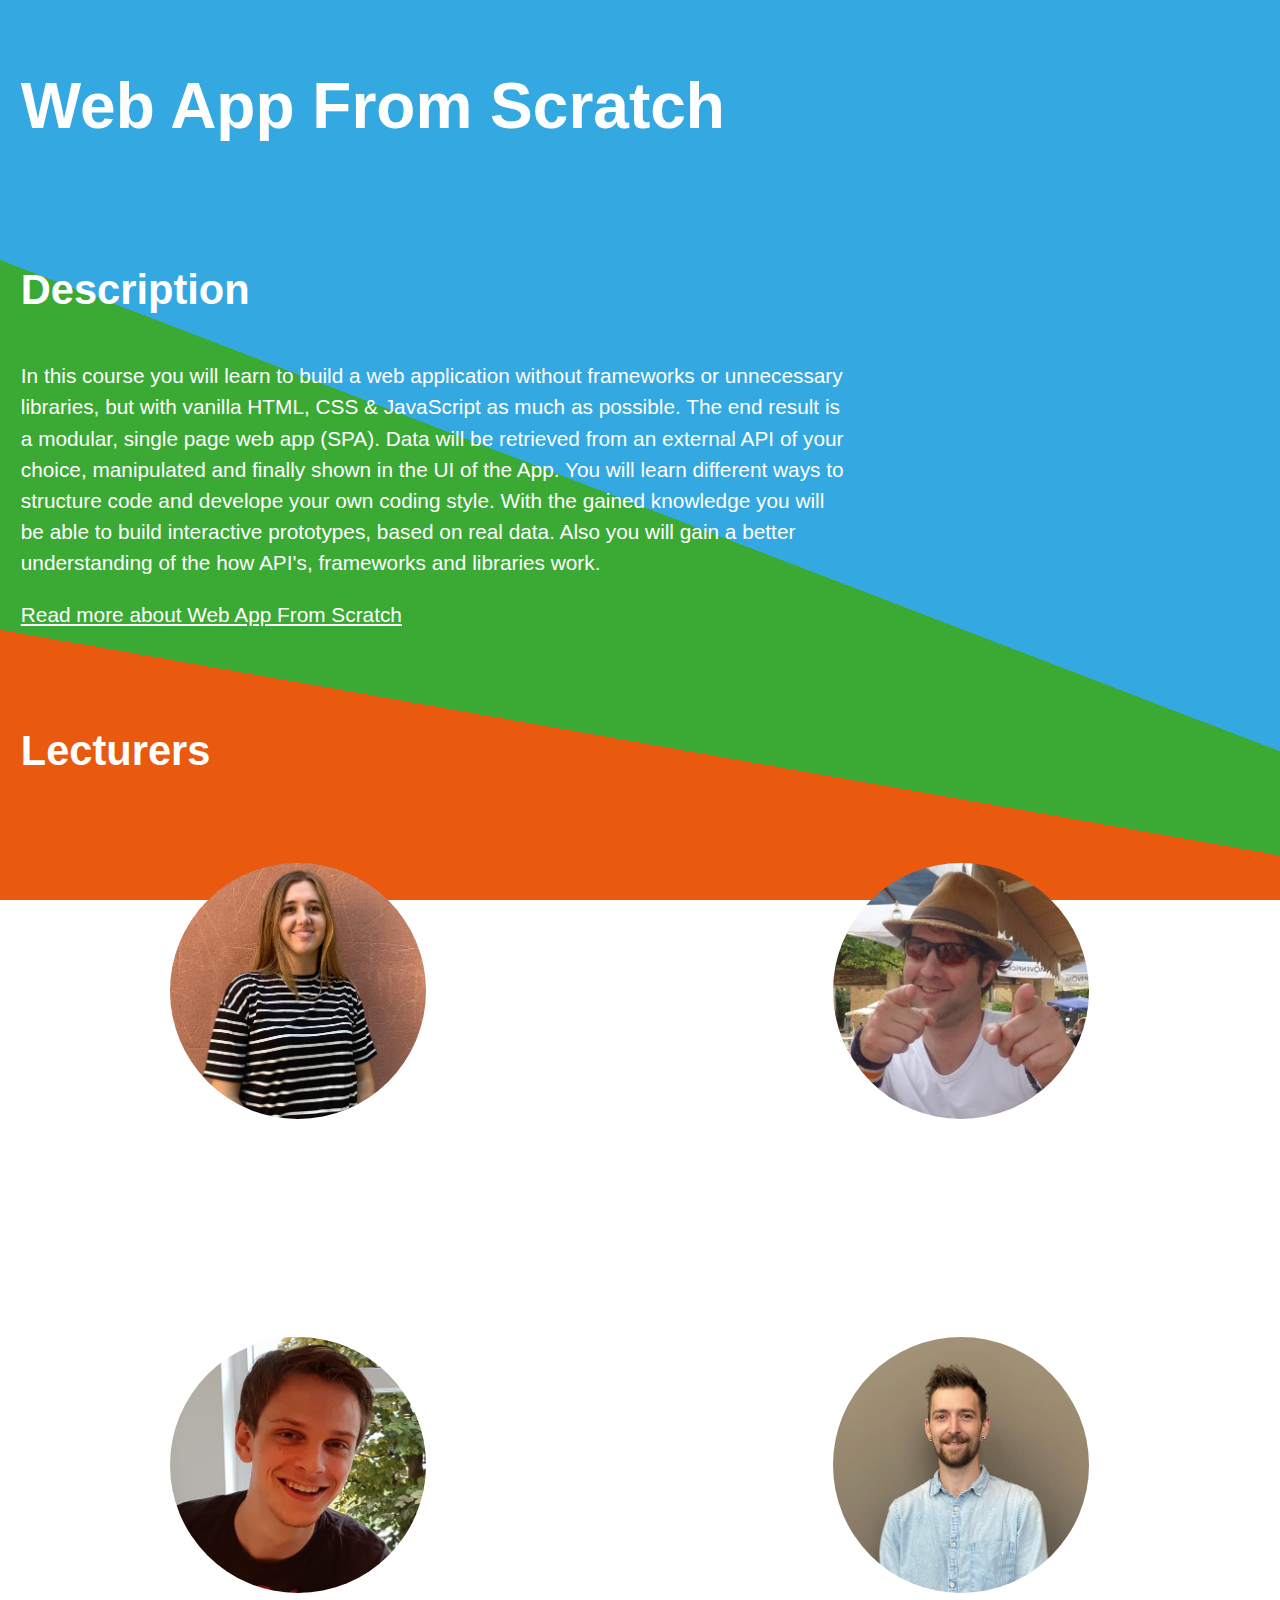
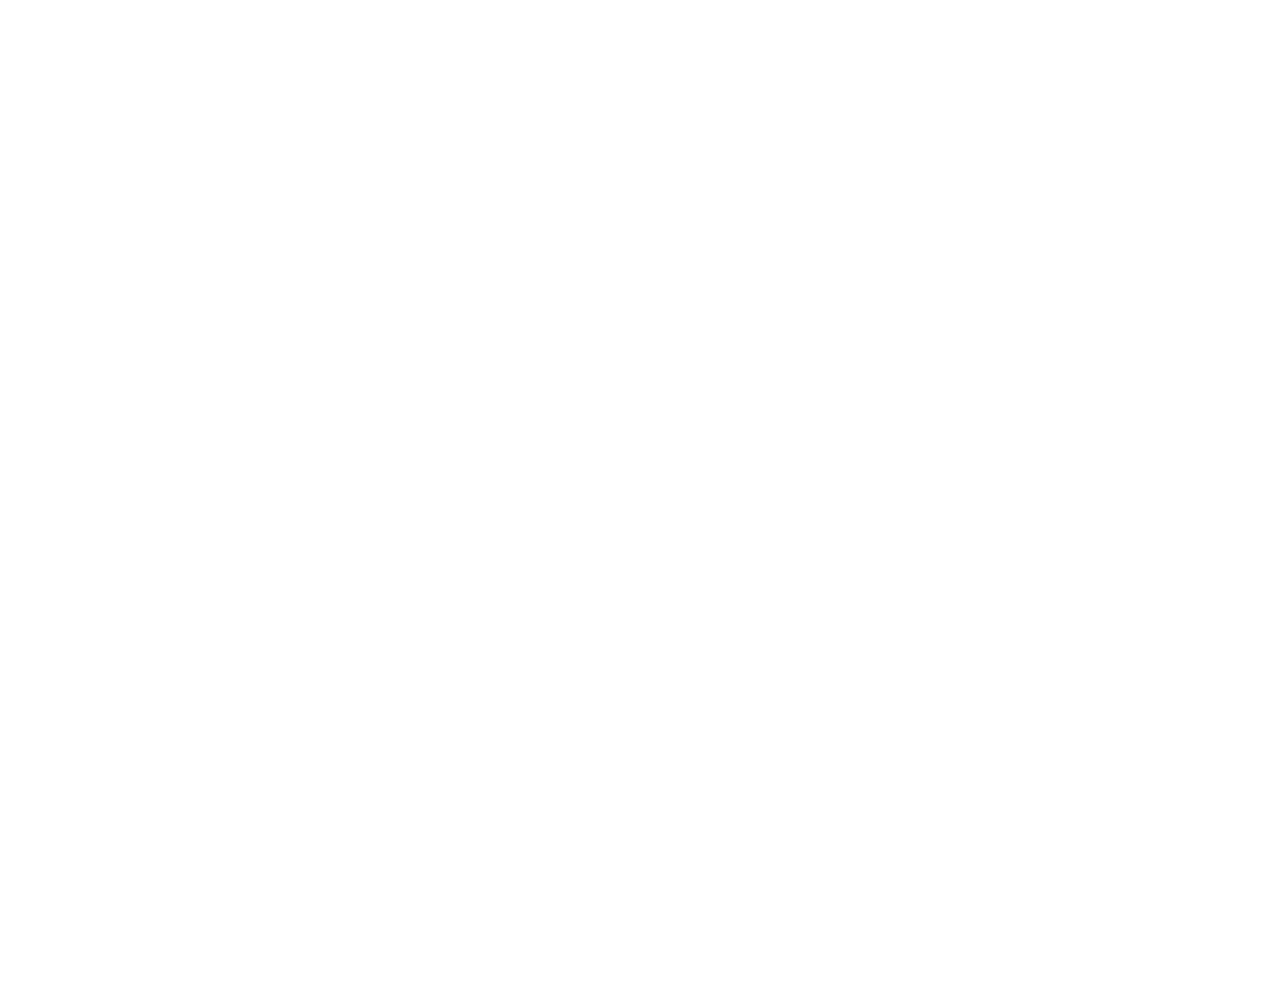
==== docs/index.html @ 337a627c "Add files via upload" ====
<!DOCTYPE html>
<html lang="en">
<head>
  <meta charset="UTF-8">
  <meta name="viewport" content="width=device-width, initial-scale=1.0">
  <meta http-equiv="X-UA-Compatible" content="ie=edge">
  <link rel="shortcut icon" type="image/png" href="img/favicon.png"/>
  <link rel="stylesheet" href="css/generic.css">
  <link rel="stylesheet" href="css/styles.css">
  <title>Web App From Scratch - Minor Web Development - CMD Amsterdam</title>

</head>
<body></body>
  <header>
    <h1>Web App From Scratch</h1>
  </header>
  <main>
    <section id="description">
      <h2>Description</h2>
      <p>
        In this course you will learn to build a web application without frameworks or unnecessary libraries, but with vanilla HTML, CSS & JavaScript as much as possible. The end result is a modular, single page web app (SPA). Data will be retrieved from an external API of your choice, manipulated and finally shown in the UI of the App. You will learn different ways to structure code and develope your own coding style. With the gained knowledge you will be able to build interactive prototypes, based on real data. Also you will gain a better understanding of the how API's, frameworks and libraries work.
      </p>
      <a href="https://github.com/cmda-minor-web/web-app-from-scratch-2021">Read more about Web App From Scratch</a>
    </section>
<!-- 
    <section id="student-work">
      <h2>Student work</h2>
      <ul class="gallery">
        <li><a href=""><img src="img/placeholder.png" alt=""></a></li>
        <li><a href=""><img src="img/placeholder.png" alt=""></a></li>
        <li><a href=""><img src="img/placeholder.png" alt=""></a></li>
      </ul>
    </section> -->

    <section id="lecturers">
      <h2>Lecturers</h2>
      <ul>
        <li>
          <img src="img/suus.png" alt="Suus ten Voorde">
          <a href="https://github.com/solideagency">Suus ten Voorde</a> Lecturer Frontend Development <a href="www.solide.agency">Solide Agency</a>
        </li>

        <li>
          <img src="img/joost.jpg" alt="Wouter van der Heijden">
          <a href="https://github.com/joostf">Joost Faber</a> Lecturer Frontend Devign <a href="https://https://www.cmd-amsterdam.nl/">CMD Amsterdam</a>
        </li>
        
        
        <li>
          <img src="img/robin.png" alt="Robin Frugte">
          <a href="https://github.com/RobinFrugte97">Robin Frugte</a> Student lecturer <a href="https://https://www.cmd-amsterdam.nl/">CMD Amsterdam</a>
        </li>

        <li>
          <img src="img/wouter.png" alt="Wouter van der Heijden">
          <a href="https://github.com/Mokerstier">Wouter van der Heijden</a> Student lecturer <a href="https://https://www.cmd-amsterdam.nl/">CMD Amsterdam</a>
        </li>
      </ul>
    </section>

    <section id="program">
      <h2>Program</h2>
      <p>This course is part of the minor <a href="https://everythingweb.org">Web Development</a>, a semester program at <a href="https://www.cmd-amsterdam.nl/english/">Communication and Multimedia Design</a>, a design bachelor focused on interactive digital products and services. CMD is part of the Faculty of Digital Media and Creative Industries at the <a href="https://www.amsterdamuas.com/">Amsterdam University of Applied Sciences.</a></p>
    </section>

    <section id="conduct">
      <h2>Conduct</h2>
      <p>This course has a <a href="#">Code of Conduct</a>. Anyone interacting with this repository, organisation, or community is bound by it. Staff and students of the Amsterdam University of Applied Sciences (Hogeschool van Amsterdam) are additionally bound by the <a href="https://www.amsterdamuas.com/practical-matters/general/auas/legal-affairs/legal-affairs/regulation-undesirable-conduct/regulation-undesirable-conduct.html#anker-3-complaints-authority">Regulation Undesirable Conduct</a> (Regeling Ongewenst Gedrag).</p>
    </section>

    <footer>
       MIT © CMD Amsterdam, docs and images are CC-BY-4.0.
    </footer>
  </main>
</body>
</html>
---- docs/css/generic.css ----
:root {
    --cmd-primary:#FFF;
    --cmd-secondary:#000;
    --minor-one:#34A8E0;
    --minor-two:#E9590E;
    --minor-three:#3AAA34;
}

* {
    box-sizing:border-box;
    scroll-behavior: smooth;
}

html {
    background-color: var(--minor-one);
    background: linear-gradient(10deg, var(--minor-two) 24%, rgba(0,0,0,0) 24%),
                linear-gradient(21deg, var(--minor-three) 46%, var(--minor-one) 46%);
    background-size: cover;
    background-attachment: fixed;
    font-family: "Open sans", Helvetica, Sans-Serif;
    font-size: 1.3em;
    line-height: 1.5em;
    color: var(--cmd-primary);
    padding:0;
    margin:0;
}
body {
    overflow-x:hidden;
    padding:0;
    margin:0;
    transition:all .25s;
}
h1, h2 {
    font-size: 1.6em;
    position:relative;
}
a {
    color: var(--cmd-primary);
}
a:hover, a:focus,  summary:hover,  summary:focus{
    background: var(--cmd-primary);
    color: var(--cmd-secondary);
}
pre {
    overflow-x: hidden;
}
q {
    display: block;
    margin: 1em 0;
    font-size: 1.1em;
    font-style: italic;
}
p {
	hyphens: auto;
	hyphenate-limit-lines: 2;
	-webkit-hyphenate-limit-before: 3;
	-webkit-hyphenate-limit-after: 2;
	hyphenate-limit-chars: 6 3 2;
	hyphenate-limit-zone: 2em;
	hyphenate-limit-last: always;
}
abbr {
	hyphens: none;
}
i {
	font-style: normal;
}
ul {
  list-style: none;
  padding-left:0

}

/*
  Header met het logo en de titel
*/
body p {
    max-width:40em;

}
body > header{
    padding: 1rem;
}
body > header h1 {
    padding-top:1rem;
    line-height: 2;
}
svg {
    margin-top: .5rem;
}
/* main */
main {
    transition: transform .25s ease-in;
}
main > header {
    max-width:30em;
}
section {
    position: relative;
    padding:1rem;
    display:flex;
    flex-direction:column;
    align-items:flex-start;
}

/* footer */
footer {
    padding: 1em;
    border-radius: 0.2em;
    overflow-x: hidden;
    margin-top: 4em;
    color: var(--cmd-primary);
}
footer h2 {
    padding:.2em .3em;
    background-color: var(--cmd-primary);
    color:#000;
    display:inline-block;
}
footer h3 {
    margin-left: 2em;
}
footer p {
    max-width: 30em;
}
footer a {
    color: var(--cmd-primary);
}
footer img {
    background: white;
    padding: 0.6em;
    margin: 0;
}
footer img[title="wd"] {
    width: 10.1em;
    filter: brightness(1);
}
footer img[title="cmd"] {
    width: 6.19em;
}
footer img[title="hva"] {
    width: 12em;    
}
---- docs/css/styles.css ----
h1 {
  font-size: 5vw;
  margin:0;
}
h1 em {
  font-size:2rem;
  display:block
}
h2 {
  font-size: 2em;
  margin-top: 1.5em;
}
section > ul {
  display: flex;
  justify-content: space-between;
  list-style-type: none;
  padding: 0;
  margin: 0 -1rem;
}

section > ul li {
  display: flex;
  flex-direction: column;
  align-items: center;
  margin: 1rem;
}

ul img {
  border: 2px solid var(--light);
  margin-top: 2em;
  margin-bottom: 2em;
}
img {
  max-width: 100%;
}
section#lecturers ul { 
  flex-wrap:wrap;
  
}
section#lecturers li {
  width:45%;
  text-align:center;
}

section#lecturers img {
  border-radius: 100%;
  margin-right: 1em;
  width:20vw;
}
section#lecturers a {
  white-space:nowrap;
}
article {
  margin: 2em -2rem;
  background-color:rgba(255,255,255,.1);
  padding:2rem
}

.examples img {
  max-width: 25vh;
}
body > footer {
  font-style: italic;
}
footer h4 {
  margin-bottom: .25rem;
}
footer a {
  position: relative;
  padding-left: 2.5rem
}
footer a svg {
  position: absolute;
  left:0;
  top: 0;
  transform:scale(.6) translateY(-.65rem);
  margin-bottom: .25rem;
  stroke:rgba(255,255,255,.6)
}
article footer {
  display:flex;
  flex-direction: column;
}
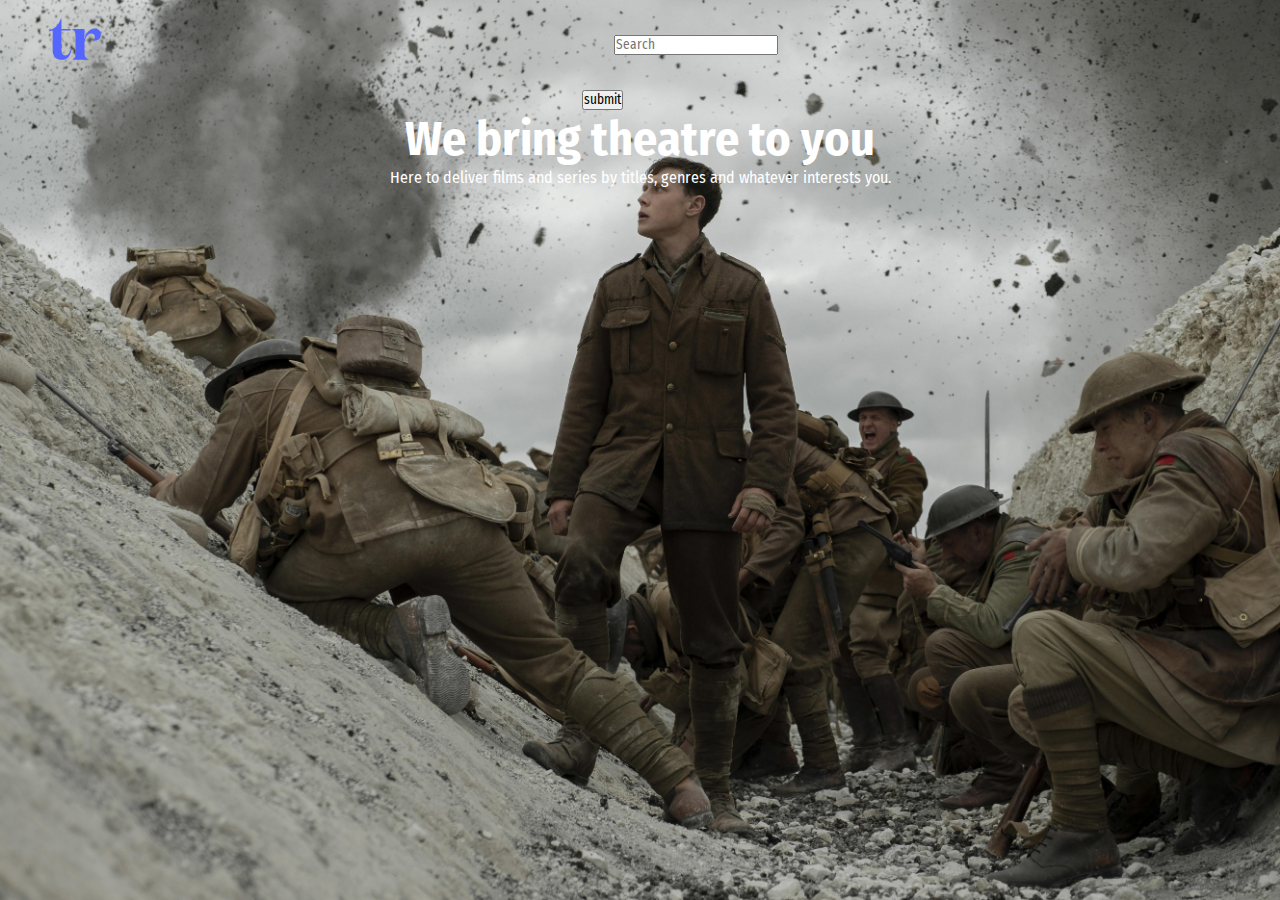
==== commit 5cc58167: "commit" ====
--- a/docs/index.html
+++ b/docs/index.html
@@ -1,76 +1,45 @@
 <!DOCTYPE html>
 <html lang="en">
+
 <head>
-  <meta charset="UTF-8">
-  <meta name="viewport" content="width=device-width, initial-scale=1.0">
-  <meta http-equiv="X-UA-Compatible" content="ie=edge">
-  <link rel="shortcut icon" type="image/png" href="img/favicon.png"/>
-  <link rel="stylesheet" href="css/generic.css">
-  <link rel="stylesheet" href="css/styles.css">
-  <title>Web App From Scratch - Minor Web Development - CMD Amsterdam</title>
+	<meta charset="UTF-8">
+	<meta name="viewport" content="width=device-width, initial-scale=1.0">
+	<meta http-equiv="X-UA-Compatible" content="ie=edge">
+	<!-- <link rel="stylesheet" href="css/generic.css"> -->
+	<link rel="stylesheet" href="css/styles.css">
+	<title>Web App From Scratch - Minor Web Development - Theatre</title>
+	<link rel="preconnect" href="https://fonts.gstatic.com">
+	<link rel="stylesheet" href="https://cdnjs.cloudflare.com/ajax/libs/font-awesome/4.7.0/css/font-awesome.min.css">
+	<link href="https://fonts.googleapis.com/css2?family=Montserrat:wght@300;400;500;600;700&display=swap" rel="stylesheet">
+	<script type="module" src="./js/script.js"></script>
+</head>
 
-</head>
-<body></body>
-  <header>
-    <h1>Web App From Scratch</h1>
-  </header>
-  <main>
-    <section id="description">
-      <h2>Description</h2>
-      <p>
-        In this course you will learn to build a web application without frameworks or unnecessary libraries, but with vanilla HTML, CSS & JavaScript as much as possible. The end result is a modular, single page web app (SPA). Data will be retrieved from an external API of your choice, manipulated and finally shown in the UI of the App. You will learn different ways to structure code and develope your own coding style. With the gained knowledge you will be able to build interactive prototypes, based on real data. Also you will gain a better understanding of the how API's, frameworks and libraries work.
-      </p>
-      <a href="https://github.com/cmda-minor-web/web-app-from-scratch-2021">Read more about Web App From Scratch</a>
-    </section>
-<!-- 
-    <section id="student-work">
-      <h2>Student work</h2>
-      <ul class="gallery">
-        <li><a href=""><img src="img/placeholder.png" alt=""></a></li>
-        <li><a href=""><img src="img/placeholder.png" alt=""></a></li>
-        <li><a href=""><img src="img/placeholder.png" alt=""></a></li>
-      </ul>
-    </section> -->
+<body>
+	<header>
+		<nav>
+		 <a href="#"><img src="../docs/img/logo.svg" alt=""></a>
+			<ul>
+				<form>
+				<li><input type="text"  id="search" placeholder="Search"></li>
+				<button id="button"> submit</button>
+			    </form>
+			</ul>
+		</nav>
+	</header>
 
-    <section id="lecturers">
-      <h2>Lecturers</h2>
-      <ul>
-        <li>
-          <img src="img/suus.png" alt="Suus ten Voorde">
-          <a href="https://github.com/solideagency">Suus ten Voorde</a> Lecturer Frontend Development <a href="www.solide.agency">Solide Agency</a>
-        </li>
+	<main>
+		<section class="card">
+			<h1>We bring theatre to you</h1>
+			<h2>Here to deliver films and series by titles, genres and whatever interests you.</h2>
+		</section>
 
-        <li>
-          <img src="img/joost.jpg" alt="Wouter van der Heijden">
-          <a href="https://github.com/joostf">Joost Faber</a> Lecturer Frontend Devign <a href="https://https://www.cmd-amsterdam.nl/">CMD Amsterdam</a>
-        </li>
-        
-        
-        <li>
-          <img src="img/robin.png" alt="Robin Frugte">
-          <a href="https://github.com/RobinFrugte97">Robin Frugte</a> Student lecturer <a href="https://https://www.cmd-amsterdam.nl/">CMD Amsterdam</a>
-        </li>
+		<section id="movieList">
 
-        <li>
-          <img src="img/wouter.png" alt="Wouter van der Heijden">
-          <a href="https://github.com/Mokerstier">Wouter van der Heijden</a> Student lecturer <a href="https://https://www.cmd-amsterdam.nl/">CMD Amsterdam</a>
-        </li>
-      </ul>
-    </section>
-
-    <section id="program">
-      <h2>Program</h2>
-      <p>This course is part of the minor <a href="https://everythingweb.org">Web Development</a>, a semester program at <a href="https://www.cmd-amsterdam.nl/english/">Communication and Multimedia Design</a>, a design bachelor focused on interactive digital products and services. CMD is part of the Faculty of Digital Media and Creative Industries at the <a href="https://www.amsterdamuas.com/">Amsterdam University of Applied Sciences.</a></p>
-    </section>
-
-    <section id="conduct">
-      <h2>Conduct</h2>
-      <p>This course has a <a href="#">Code of Conduct</a>. Anyone interacting with this repository, organisation, or community is bound by it. Staff and students of the Amsterdam University of Applied Sciences (Hogeschool van Amsterdam) are additionally bound by the <a href="https://www.amsterdamuas.com/practical-matters/general/auas/legal-affairs/legal-affairs/regulation-undesirable-conduct/regulation-undesirable-conduct.html#anker-3-complaints-authority">Regulation Undesirable Conduct</a> (Regeling Ongewenst Gedrag).</p>
-    </section>
-
-    <footer>
-       MIT © CMD Amsterdam, docs and images are CC-BY-4.0.
-    </footer>
-  </main>
+		</section>
+	</main>
+	
+	<!-- <footer>
+      Jeffrey van Kampen © CMD Amsterdam
+    </footer> -->
 </body>
-</html>
+</html>--- a/docs/css/styles.css
+++ b/docs/css/styles.css
@@ -1,84 +1,85 @@
+@import url('https://fonts.googleapis.com/css2?family=Fira+Sans+Condensed:ital,wght@0,300;0,400;0,500;0,600;0,700;0,800;0,900;1,400&display=swap');
+
+* {
+	box-sizing: border-box;
+	margin: 0;
+	padding: 0;
+	font-family: 'Fira Sans Condensed', sans-serif;
+}
 
 h1 {
-  font-size: 5vw;
-  margin:0;
-}
-h1 em {
-  font-size:2rem;
-  display:block
-}
-h2 {
-  font-size: 2em;
-  margin-top: 1.5em;
-}
-section > ul {
-  display: flex;
-  justify-content: space-between;
-  list-style-type: none;
-  padding: 0;
-  margin: 0 -1rem;
+	font-size: 5rem;
 }
 
-section > ul li {
-  display: flex;
-  flex-direction: column;
-  align-items: center;
-  margin: 1rem;
+html {
+	width: 100%;
+	background-repeat: no-repeat;
+	background-size: cover;
+	background-attachment: fixed;
+	background-image: url("../img/1917.jpg");
 }
 
-ul img {
-  border: 2px solid var(--light);
-  margin-top: 2em;
-  margin-bottom: 2em;
-}
 img {
-  max-width: 100%;
-}
-section#lecturers ul { 
-  flex-wrap:wrap;
-  
-}
-section#lecturers li {
-  width:45%;
-  text-align:center;
+	width: 5rem;
+	display: flex;
+	margin-left: 2rem;
 }
 
-section#lecturers img {
-  border-radius: 100%;
-  margin-right: 1em;
-  width:20vw;
-}
-section#lecturers a {
-  white-space:nowrap;
-}
-article {
-  margin: 2em -2rem;
-  background-color:rgba(255,255,255,.1);
-  padding:2rem
+nav {
+	display: flex;
+	justify-content: space-between;
 }
 
-.examples img {
-  max-width: 25vh;
+ul {
+	top: 0;
+	font-size: 18px;
+	display: flex;
+	justify-content: center;
+	align-items: center;
+	margin: 0 auto;
 }
-body > footer {
-  font-style: italic;
+
+ul li {
+	padding: 2rem;
+	list-style: none;
+	color: #fff;
 }
-footer h4 {
-  margin-bottom: .25rem;
+
+ul li a {
+	font-weight: 500;
+	text-decoration: none;
 }
-footer a {
-  position: relative;
-  padding-left: 2.5rem
+
+ul li a:hover {
+	color: #5566FF;
 }
-footer a svg {
-  position: absolute;
-  left:0;
-  top: 0;
-  transform:scale(.6) translateY(-.65rem);
-  margin-bottom: .25rem;
-  stroke:rgba(255,255,255,.6)
+
+h1 {
+	display: block;
+	text-align: center;
+	margin: auto;
+	width: 100%;
+	font-size: 3rem;
+	font-weight: 700;
+	color: #fff;
 }
-article footer {
-  display:flex;
-  flex-direction: column;
+
+h2 {
+	display: block;
+	text-align: center;
+	margin: 0 auto;
+	width: 100%;
+	font-size: 1rem;
+	font-weight: 400;
+	color: #fff;
 }
+
+#movieList {
+ width: 100px;
+ height: 100px;
+}
+
+#movieList a {
+	text-decoration: none;
+   }
+
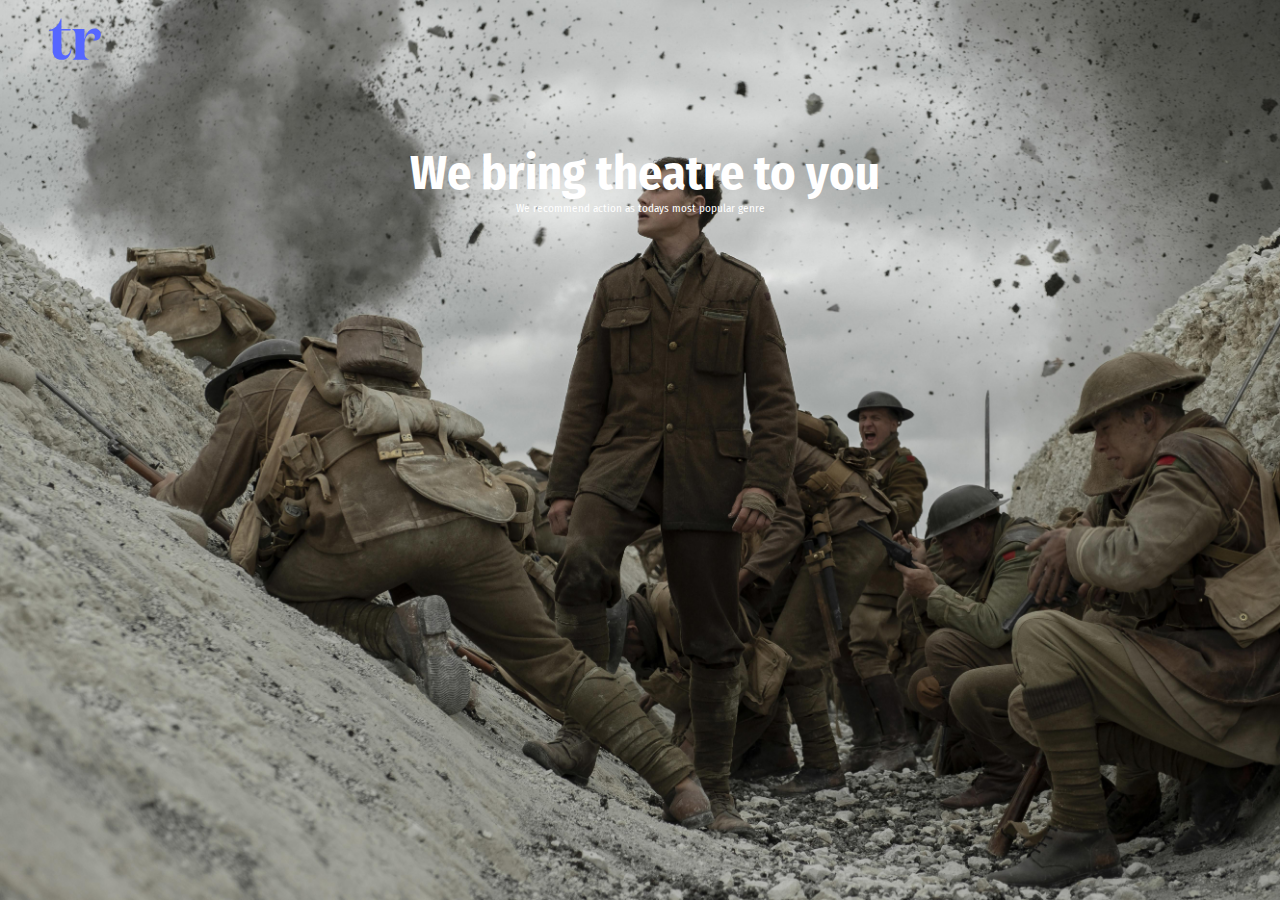
==== commit 295720ae: "commit" ====
--- a/docs/index.html
+++ b/docs/index.html
@@ -10,36 +10,35 @@
 	<title>Web App From Scratch - Minor Web Development - Theatre</title>
 	<link rel="preconnect" href="https://fonts.gstatic.com">
 	<link rel="stylesheet" href="https://cdnjs.cloudflare.com/ajax/libs/font-awesome/4.7.0/css/font-awesome.min.css">
-	<link href="https://fonts.googleapis.com/css2?family=Montserrat:wght@300;400;500;600;700&display=swap" rel="stylesheet">
+	<link href="https://fonts.googleapis.com/css2?family=Montserrat:wght@300;400;500;600;700&display=swap"
+		rel="stylesheet">
 	<script type="module" src="./js/script.js"></script>
 </head>
 
 <body>
 	<header>
 		<nav>
-		 <a href="#"><img src="../docs/img/logo.svg" alt=""></a>
-			<ul>
-				<form>
-				<li><input type="text"  id="search" placeholder="Search"></li>
+			<a href="#"><img src="../docs/img/logo.svg" alt=""></a>
+			<!-- <form>
+				<input type="text" id="search" placeholder="Search">
 				<button id="button"> submit</button>
-			    </form>
-			</ul>
+			</form> -->
 		</nav>
 	</header>
 
 	<main>
-		<section class="card">
+		<section>
 			<h1>We bring theatre to you</h1>
-			<h2>Here to deliver films and series by titles, genres and whatever interests you.</h2>
+			<h2>We recommend action as todays most popular genre</h2>
 		</section>
 
-		<section id="movieList">
-
+		<section class="movieList">
 		</section>
 	</main>
-	
+
 	<!-- <footer>
       Jeffrey van Kampen © CMD Amsterdam
     </footer> -->
+	<script src="/docs/js/routie/routie.js"></script>
 </body>
 </html>--- a/docs/css/styles.css
+++ b/docs/css/styles.css
@@ -25,37 +25,7 @@
 	margin-left: 2rem;
 }
 
-nav {
-	display: flex;
-	justify-content: space-between;
-}
-
-ul {
-	top: 0;
-	font-size: 18px;
-	display: flex;
-	justify-content: center;
-	align-items: center;
-	margin: 0 auto;
-}
-
-ul li {
-	padding: 2rem;
-	list-style: none;
-	color: #fff;
-}
-
-ul li a {
-	font-weight: 500;
-	text-decoration: none;
-}
-
-ul li a:hover {
-	color: #5566FF;
-}
-
 h1 {
-	display: block;
 	text-align: center;
 	margin: auto;
 	width: 100%;
@@ -65,21 +35,43 @@
 }
 
 h2 {
-	display: block;
 	text-align: center;
 	margin: 0 auto;
 	width: 100%;
-	font-size: 1rem;
+	font-size: 0.7rem;
 	font-weight: 400;
+	height: 6em;
 	color: #fff;
 }
 
-#movieList {
- width: 100px;
- height: 100px;
+.movieList {
+ 	width: 100px;
+ 	height: 100px;
 }
 
-#movieList a {
+.movieList a {
 	text-decoration: none;
-   }
+}
 
+ul div img {
+	object-fit: cover;
+	height: 200px;
+	width: 100%;
+	position: absolute;
+	filter: brightness(0.5);
+}  
+
+h1 {
+  z-index: 2;
+  color: #fff;
+  margin-top: 7vh;
+  padding-left: 10px;
+}    
+
+section.movieList {
+display: flex;
+  padding: 10px;
+  width: 100%;
+  height: 100%;
+  overflow-x: scroll;
+}    